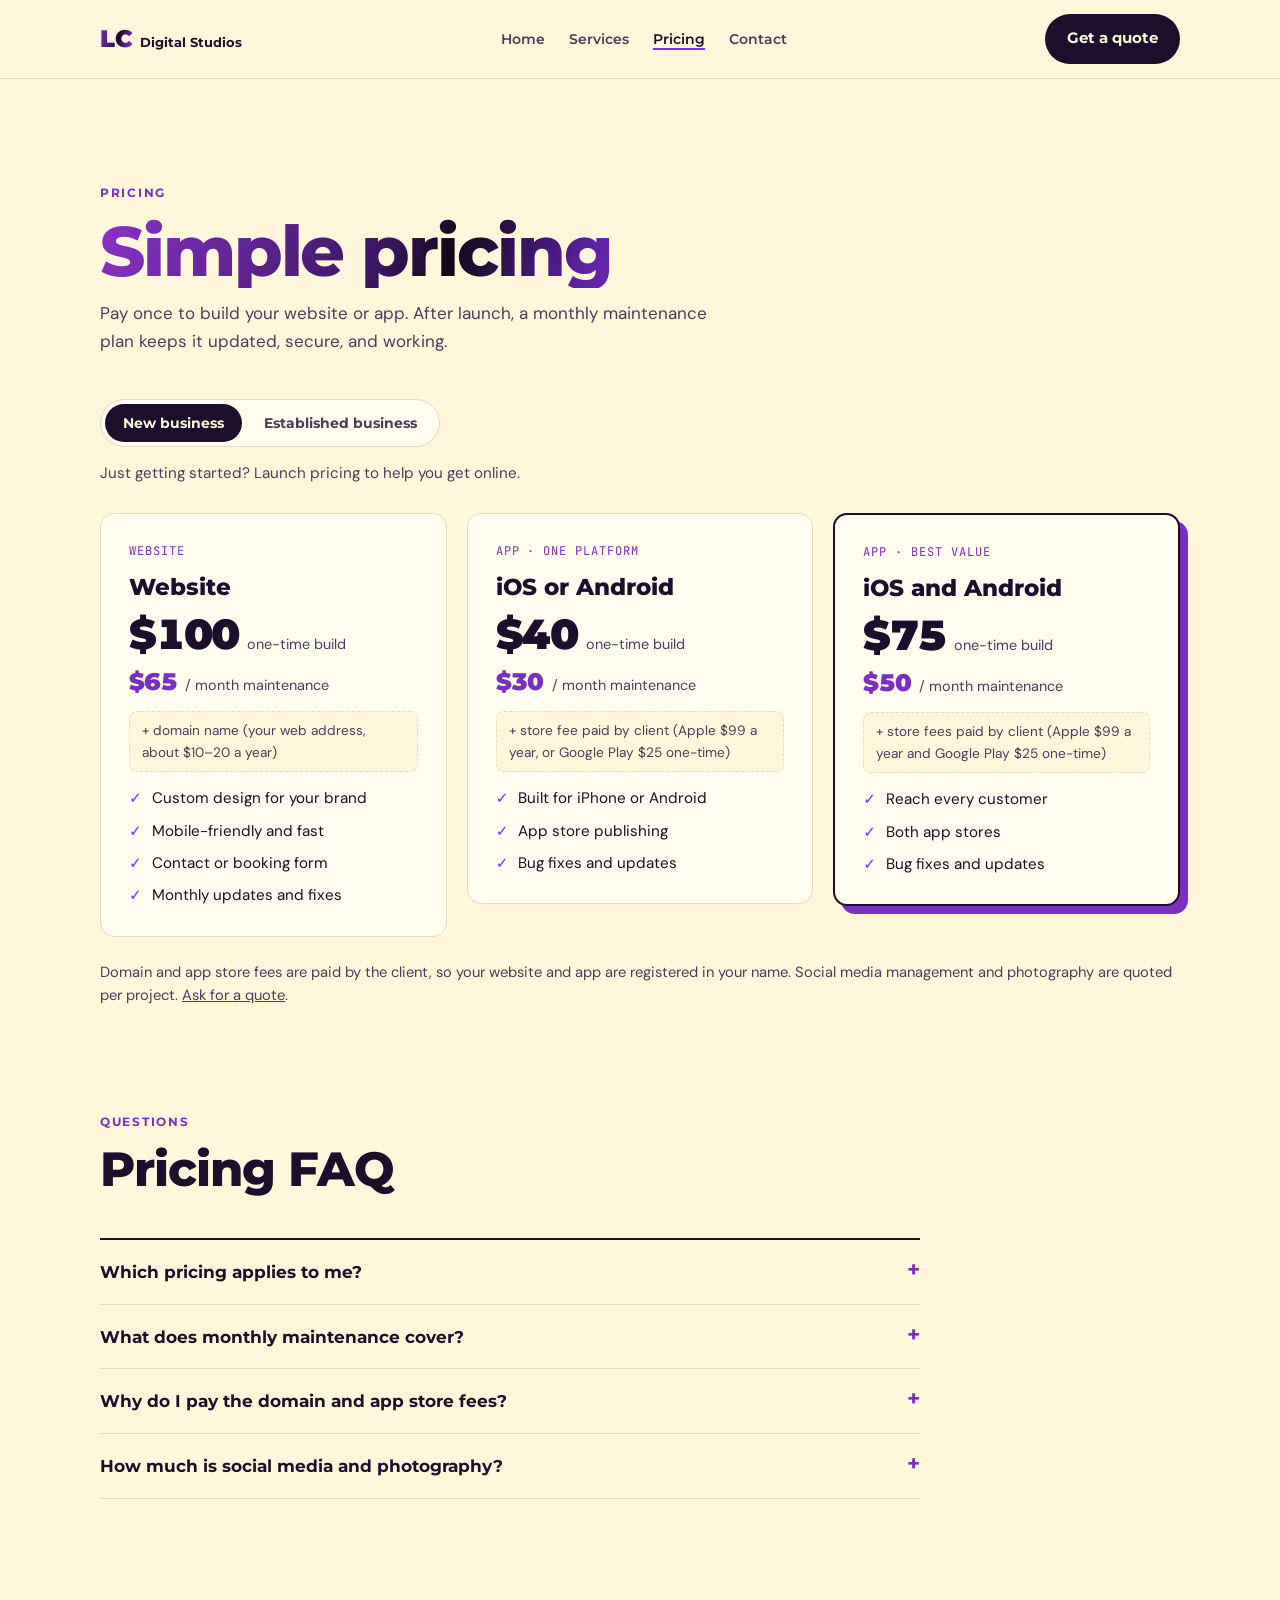
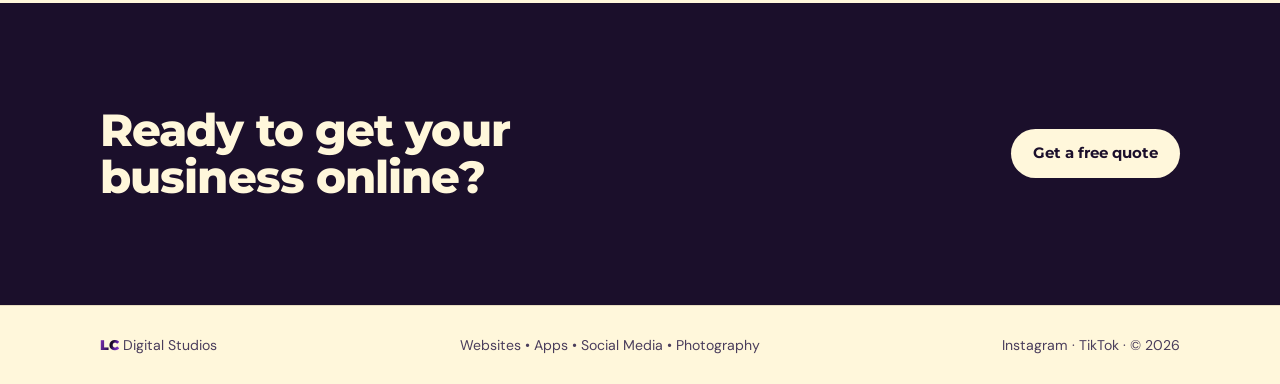
==== pricing.html @ 7da059d2 "Add files via upload" ====
<!DOCTYPE html>
<html lang="en">
<head>
  <meta charset="UTF-8">
  <meta name="viewport" content="width=device-width, initial-scale=1, viewport-fit=cover">
  <title>Pricing | LC Digital Studios</title>
  <meta name="description" content="Website and app pricing for new and established businesses, with low monthly maintenance.">
  <meta property="og:title" content="Pricing | LC Digital Studios">
  <meta property="og:description" content="Website and app pricing for new and established businesses, with low monthly maintenance.">
  <link rel="icon" href="images/favicon.svg" type="image/svg+xml">
  <link rel="apple-touch-icon" href="images/logo.png">
  <link rel="preconnect" href="https://fonts.googleapis.com">
  <link rel="preconnect" href="https://fonts.gstatic.com" crossorigin>
  <link rel="stylesheet" href="https://fonts.googleapis.com/css2?family=DM+Sans:opsz,wght@9..40,400;9..40,500;9..40,600&family=JetBrains+Mono:wght@500&family=Montserrat:wght@600;700;800;900&display=swap">
  <link rel="stylesheet" href="css/styles.css">
</head>
<body>

  <header class="site-header">
    <div class="container">
      <a class="logo" href="index.html"><span class="gradient-text">LC</span><small>Digital Studios</small></a>
      <nav class="main-nav" aria-label="Main">
        <a href="index.html">Home</a>
        <a href="services.html">Services</a>
        <a href="pricing.html" aria-current="page">Pricing</a>
        <a href="contact.html">Contact</a>
      </nav>
      <a class="btn" href="contact.html">Get a quote</a>
    </div>
  </header>

  <main>
    <section>
      <div class="container">
        <div class="section-header">
          <span class="eyebrow">Pricing</span>
          <h1 class="gradient-text pricing-title">Simple pricing</h1>
          <p>Pay once to build your website or app. After launch, a monthly maintenance plan keeps it updated, secure, and working.</p>
        </div>

        <div class="pricing-toggle" role="tablist" aria-label="Business type">
          <button type="button" role="tab" aria-selected="true" data-tier="new">New business</button>
          <button type="button" role="tab" aria-selected="false" data-tier="established">Established business</button>
        </div>
        <p class="pricing-intro" id="pricing-intro">Just getting started? Launch pricing to help you get online.</p>

        <div class="price-cards">
          <article class="price-card">
            <span class="price-card-label">Website</span>
            <h3>Website</h3>
            <p class="price"><strong data-new="$100" data-established="$185">$100</strong><span>one-time build</span></p>
            <p class="price price--monthly"><strong data-new="$65" data-established="$100">$65</strong><span>/ month maintenance</span></p>
            <p class="negotiable" id="negotiable" hidden>Build price negotiable</p>
            <p class="extra-fee">+ domain name (your web address, about $10–20 a year)</p>
            <ul class="check-list">
              <li>Custom design for your brand</li>
              <li>Mobile-friendly and fast</li>
              <li>Contact or booking form</li>
              <li>Monthly updates and fixes</li>
            </ul>
          </article>

          <article class="price-card">
            <span class="price-card-label">App · one platform</span>
            <h3>iOS or Android</h3>
            <p class="price"><strong data-new="$40" data-established="$80">$40</strong><span>one-time build</span></p>
            <p class="price price--monthly"><strong data-new="$30" data-established="$60">$30</strong><span>/ month maintenance</span></p>
            <p class="extra-fee">+ store fee paid by client (Apple $99 a year, or Google Play $25 one-time)</p>
            <ul class="check-list">
              <li>Built for iPhone or Android</li>
              <li>App store publishing</li>
              <li>Bug fixes and updates</li>
            </ul>
          </article>

          <article class="price-card price-card--featured">
            <span class="price-card-label">App · best value</span>
            <h3>iOS and Android</h3>
            <p class="price"><strong data-new="$75" data-established="$125">$75</strong><span>one-time build</span></p>
            <p class="price price--monthly"><strong data-new="$50" data-established="$85">$50</strong><span>/ month maintenance</span></p>
            <p class="extra-fee">+ store fees paid by client (Apple $99 a year and Google Play $25 one-time)</p>
            <ul class="check-list">
              <li>Reach every customer</li>
              <li>Both app stores</li>
              <li>Bug fixes and updates</li>
            </ul>
          </article>
        </div>

        <p class="pricing-note">Domain and app store fees are paid by the client, so your website and app are registered in your name. Social media management and photography are quoted per project. <a href="contact.html">Ask for a quote</a>.</p>
      </div>
    </section>

    <section class="faq">
      <div class="container">
        <div class="section-header">
          <span class="eyebrow">Questions</span>
          <h2>Pricing FAQ</h2>
        </div>
        <div class="faq-list">
          <details>
            <summary>Which pricing applies to me?</summary>
            <p>New business pricing is for businesses that are just starting out. Established business pricing is for businesses that have been open for a while. Not sure? Ask and we'll figure it out together.</p>
          </details>
          <details>
            <summary>What does monthly maintenance cover?</summary>
            <p>Updates, bug fixes, small changes to text and photos, and making sure your site or app keeps working. When something needs to change, you just let us know.</p>
          </details>
          <details>
            <summary>Why do I pay the domain and app store fees?</summary>
            <p>Paying these yourself means your web address and app listings are registered in your name, so you always own them.</p>
          </details>
          <details>
            <summary>How much is social media and photography?</summary>
            <p>It depends on how often you want posts and photo shoots, so we price these per project. Reach out and we'll put together a quote.</p>
          </details>
        </div>
      </div>
    </section>

    <section class="cta-band">
      <div class="container">
        <h2>Ready to get your business online?</h2>
        <a class="btn" href="contact.html">Get a free quote</a>
      </div>
    </section>
  </main>

  <footer class="site-footer">
    <div class="container">
      <span><span class="footer-logo gradient-text">LC</span> Digital Studios</span>
      <span>Websites • Apps • Social Media • Photography</span>
      <span>
        <a href="https://www.instagram.com/lc_digitalstudios" target="_blank" rel="noopener">Instagram</a> ·
        <a href="https://www.tiktok.com/@lc_digitalstudios" target="_blank" rel="noopener">TikTok</a> ·
        © 2026
      </span>
    </div>
  </footer>

  <script src="js/main.js"></script>
</body>
</html>
---- css/styles.css ----
/* LC Digital Studios
   Main stylesheet */

:root {
  --cream: #fff7db;
  --paper: #fffcf0;
  --ink: #1b0f2b;
  --ink-soft: #4a3d5c;
  --plum: #7b2fbe;
  --plum-deep: #3a1660;
  --violet: #7a2bff;
  --line: #e7dcc0;
  --shadow: rgba(123, 47, 190, 0.28);
  --brand-gradient: linear-gradient(110deg, #8a33c9 0%, #3a1660 45%, #120818 55%, #5b21a0 75%, #9b3fe0 100%);

  --font-display: "Montserrat", system-ui, sans-serif;
  --font-body: "DM Sans", system-ui, sans-serif;
  --font-mono: "JetBrains Mono", ui-monospace, monospace;

  color-scheme: light;
}

/* Dark mode follows the visitor's device setting */
@media (prefers-color-scheme: dark) {
  :root {
    --cream: #150d1f;
    --paper: #1e1430;
    --ink: #f6eedb;
    --ink-soft: #bfb2cf;
    --plum: #b57bff;
    --plum-deep: #d7b8ff;
    --violet: #a980ff;
    --line: #33264a;
    --shadow: rgba(181, 123, 255, 0.25);
    --brand-gradient: linear-gradient(110deg, #c08bff 0%, #8a4fe0 45%, #f6eedb 55%, #a56bff 75%, #d6b2ff 100%);
    color-scheme: dark;
  }
}


/* ---------- Base ---------- */

*,
*::before,
*::after {
  box-sizing: border-box;
}

html {
  scroll-behavior: smooth;
}

body {
  margin: 0;
  background: var(--cream);
  color: var(--ink);
  font-family: var(--font-body);
  font-size: 17px;
  line-height: 1.6;
  -webkit-font-smoothing: antialiased;
}

img {
  max-width: 100%;
}

[hidden] {
  display: none !important;
}

h1,
h2,
h3 {
  margin: 0;
  font-family: var(--font-display);
  line-height: 1.05;
  text-wrap: balance;
}

p {
  margin: 0;
}

a {
  color: inherit;
}

:focus-visible {
  outline: 3px solid var(--violet);
  outline-offset: 3px;
  border-radius: 4px;
}

.container {
  max-width: 1120px;
  margin: 0 auto;
  padding-left: max(20px, env(safe-area-inset-left));
  padding-right: max(20px, env(safe-area-inset-right));
}

.gradient-text {
  background: var(--brand-gradient);
  -webkit-background-clip: text;
  background-clip: text;
  color: transparent;
}

.eyebrow {
  font-family: var(--font-display);
  font-weight: 700;
  font-size: 0.78rem;
  letter-spacing: 0.14em;
  text-transform: uppercase;
  color: var(--plum);
}

section {
  padding-block: clamp(64px, 9vw, 104px);
}

.section-header {
  display: grid;
  gap: 12px;
  max-width: 640px;
  margin-bottom: 44px;
}

.section-header h2 {
  font-weight: 800;
  font-size: clamp(2rem, 4.6vw, 3rem);
  letter-spacing: -0.02em;
}

.section-header p {
  color: var(--ink-soft);
}


/* ---------- Buttons ---------- */

.btn {
  display: inline-flex;
  align-items: center;
  gap: 8px;
  padding: 13px 22px;
  border: 0;
  border-radius: 999px;
  background: var(--ink);
  color: var(--cream);
  font-family: var(--font-display);
  font-weight: 700;
  font-size: 0.92rem;
  text-decoration: none;
  cursor: pointer;
  transition: transform 0.15s, box-shadow 0.15s;
}

.btn:hover {
  transform: translate(-2px, -2px);
  box-shadow: 4px 4px 0 var(--plum);
}

.btn:disabled {
  opacity: 0.6;
  cursor: wait;
}

.btn--outline {
  background: transparent;
  color: var(--ink);
  box-shadow: inset 0 0 0 2px var(--ink);
}

.btn--small {
  padding: 6px 12px;
  border: 1.5px solid var(--line);
  background: transparent;
  color: var(--ink);
  font-size: 0.78rem;
  font-weight: 600;
}

.btn--small:hover {
  transform: none;
  box-shadow: none;
  border-color: var(--plum);
}


/* ---------- Header / nav ---------- */

.site-header {
  position: sticky;
  top: 0;
  z-index: 5;
  background: color-mix(in srgb, var(--cream) 88%, transparent);
  backdrop-filter: blur(10px);
  border-bottom: 1px solid var(--line);
}

.site-header .container {
  display: flex;
  align-items: center;
  justify-content: space-between;
  gap: 16px;
  padding-block: 14px;
}

.logo {
  display: flex;
  align-items: baseline;
  gap: 8px;
  font-family: var(--font-display);
  font-weight: 900;
  font-size: 1.5rem;
  letter-spacing: -0.02em;
  text-decoration: none;
}

.logo small {
  font-size: 0.8rem;
  font-weight: 700;
  letter-spacing: 0;
}

.main-nav {
  display: flex;
  gap: 24px;
  font-family: var(--font-display);
  font-weight: 600;
  font-size: 0.88rem;
}

.main-nav a {
  color: var(--ink-soft);
  text-decoration: none;
}

.main-nav a:hover {
  color: var(--plum);
}

.main-nav a[aria-current="page"] {
  color: var(--ink);
  box-shadow: inset 0 -2px 0 var(--violet);
}

@media (max-width: 760px) {
  .site-header .container {
    flex-wrap: wrap;
    row-gap: 10px;
  }

  .main-nav {
    order: 3;
    width: 100%;
    justify-content: space-between;
    gap: 12px;
    font-size: 0.85rem;
  }

  .site-header .btn {
    padding: 10px 16px;
    font-size: 0.85rem;
  }
}


/* ---------- Home hero ---------- */

.hero {
  padding-block: clamp(56px, 10vw, 110px) clamp(48px, 8vw, 90px);
  text-align: center;
}

.hero-monogram {
  font-family: var(--font-display);
  font-weight: 800;
  font-size: clamp(7rem, 26vw, 15rem);
  letter-spacing: -0.04em;
  line-height: 0.85;
  filter: drop-shadow(12px 12px 0 var(--shadow));
}

.hero h1 {
  margin-top: 22px;
  font-weight: 800;
  font-size: clamp(2.2rem, 7vw, 4.4rem);
  letter-spacing: -0.02em;
}

.hero-tagline {
  display: flex;
  flex-wrap: wrap;
  justify-content: center;
  gap: 6px 14px;
  margin-top: 14px;
  font-family: var(--font-display);
  font-weight: 800;
  font-size: clamp(1rem, 2.6vw, 1.35rem);
  color: var(--violet);
}

.hero-tagline span + span::before {
  content: "•";
  margin-right: 14px;
  color: var(--ink);
}

.hero-intro {
  max-width: 56ch;
  margin: 28px auto 0;
  color: var(--ink-soft);
  font-size: 1.08rem;
}

.hero-buttons {
  display: flex;
  flex-wrap: wrap;
  justify-content: center;
  gap: 12px;
  margin-top: 32px;
}

/* Diagonal stripes, same as the business card */
.stripes {
  height: 22px;
  background: repeating-linear-gradient(
    -45deg,
    var(--plum-deep) 0 10px,
    var(--plum) 10px 20px,
    var(--cream) 20px 26px
  );
}


/* ---------- Page header (inner pages) ---------- */

.page-header {
  padding-block: clamp(48px, 8vw, 88px) clamp(28px, 5vw, 48px);
}

.page-header h1 {
  margin-top: 8px;
  font-weight: 800;
  font-size: clamp(2.6rem, 8vw, 5rem);
  letter-spacing: -0.03em;
}

.page-header p {
  max-width: 58ch;
  margin-top: 16px;
  color: var(--ink-soft);
  font-size: 1.08rem;
}


/* ---------- Services grid (home) ---------- */

.services-grid {
  display: grid;
  grid-template-columns: repeat(4, 1fr);
  border-top: 2px solid var(--ink);
}

.service {
  display: grid;
  grid-template-rows: auto auto 1fr auto;
  gap: 12px;
  min-width: 0;
  padding: 28px 24px 32px;
  border-right: 1px solid var(--line);
}

.service:last-child {
  border-right: 0;
}

.service-label {
  font-family: var(--font-mono);
  font-size: 0.78rem;
  color: var(--plum);
}

.service h3 {
  font-weight: 800;
  font-size: 1.4rem;
}

.service p {
  color: var(--ink-soft);
  font-size: 0.98rem;
}

.diamond-list {
  display: grid;
  gap: 8px;
  margin: 0;
  padding: 0;
  list-style: none;
}

.diamond-list li {
  position: relative;
  padding-left: 20px;
}

.diamond-list li::before {
  content: "";
  position: absolute;
  left: 0;
  top: 0.6em;
  width: 8px;
  height: 8px;
  background: var(--violet);
  transform: rotate(45deg);
}

.service .diamond-list {
  font-size: 0.9rem;
}

.see-more {
  display: inline-flex;
  margin-top: 28px;
  font-family: var(--font-display);
  font-weight: 700;
  color: var(--plum);
  text-decoration: none;
}

.see-more:hover {
  text-decoration: underline;
}

@media (max-width: 960px) {
  .services-grid {
    grid-template-columns: 1fr 1fr;
  }

  .service {
    border-bottom: 1px solid var(--line);
  }

  .service:nth-child(2) {
    border-right: 0;
  }
}

@media (max-width: 560px) {
  .services-grid {
    grid-template-columns: 1fr;
  }

  .service {
    border-right: 0;
  }
}


/* ---------- Services page ---------- */

.service-list {
  display: grid;
  gap: clamp(40px, 6vw, 72px);
}

.service-row {
  display: grid;
  grid-template-columns: 200px 1fr 1fr;
  gap: clamp(20px, 4vw, 48px);
  padding-top: 28px;
  border-top: 2px solid var(--ink);
}

.service-row > * {
  min-width: 0;
}

.service-row h2 {
  margin-top: 8px;
  font-weight: 800;
  font-size: clamp(1.8rem, 4vw, 2.4rem);
  letter-spacing: -0.02em;
}

.service-row p {
  color: var(--ink-soft);
}

@media (max-width: 860px) {
  .service-row {
    grid-template-columns: 1fr;
  }
}


/* ---------- How it works ---------- */

.how-it-works {
  background: var(--ink);
  color: var(--cream);
}

.how-it-works .eyebrow {
  color: var(--violet);
}

.how-it-works .section-header p,
.step p {
  color: color-mix(in srgb, var(--cream) 72%, transparent);
}

.steps {
  display: grid;
  grid-template-columns: repeat(4, 1fr);
  gap: 20px;
  margin: 0;
  padding: 0;
  list-style: none;
  counter-reset: step;
}

.step {
  display: grid;
  gap: 8px;
  min-width: 0;
  padding-top: 18px;
  border-top: 2px solid var(--violet);
}

.step::before {
  counter-increment: step;
  content: "0" counter(step);
  font-family: var(--font-mono);
  font-size: 0.8rem;
  color: var(--violet);
}

.step h3 {
  font-weight: 700;
  font-size: 1.15rem;
}

.step p {
  font-size: 0.95rem;
}

@media (max-width: 860px) {
  .steps {
    grid-template-columns: 1fr 1fr;
    row-gap: 32px;
  }
}

@media (max-width: 480px) {
  .steps {
    grid-template-columns: 1fr;
  }
}


/* ---------- Pricing ---------- */

.pricing-toggle {
  display: inline-flex;
  flex-wrap: wrap;
  gap: 4px;
  padding: 4px;
  border: 1px solid var(--line);
  border-radius: 999px;
  background: var(--paper);
}

.pricing-toggle button {
  padding: 10px 18px;
  border: 0;
  border-radius: 999px;
  background: transparent;
  color: var(--ink-soft);
  font-family: var(--font-display);
  font-weight: 700;
  font-size: 0.88rem;
  cursor: pointer;
}

.pricing-toggle button[aria-selected="true"] {
  background: var(--ink);
  color: var(--cream);
}

.pricing-intro {
  margin: 14px 0 28px;
  color: var(--ink-soft);
  font-size: 0.95rem;
}

.price-cards {
  display: grid;
  grid-template-columns: repeat(3, 1fr);
  gap: 20px;
  align-items: start;
}

.price-card {
  display: grid;
  gap: 14px;
  min-width: 0;
  padding: 28px;
  border: 1px solid var(--line);
  border-radius: 14px;
  background: var(--paper);
}

.price-card--featured {
  border: 2px solid var(--ink);
  box-shadow: 8px 8px 0 var(--plum);
}

.price-card-label {
  font-family: var(--font-mono);
  font-size: 0.75rem;
  letter-spacing: 0.08em;
  text-transform: uppercase;
  color: var(--plum);
}

.price-card h3 {
  font-weight: 800;
  font-size: 1.45rem;
}

.price {
  display: flex;
  flex-wrap: wrap;
  align-items: baseline;
  gap: 8px;
}

.price strong {
  font-family: var(--font-display);
  font-weight: 900;
  font-size: 2.6rem;
  letter-spacing: -0.03em;
  line-height: 1;
  font-variant-numeric: tabular-nums;
}

.price--monthly strong {
  font-size: 1.5rem;
  color: var(--plum);
}

.price span {
  color: var(--ink-soft);
  font-size: 0.9rem;
}

.negotiable {
  font-family: var(--font-mono);
  font-size: 0.78rem;
  color: var(--plum);
}

.extra-fee {
  padding: 8px 12px;
  border: 1px dashed var(--line);
  border-radius: 8px;
  background: var(--cream);
  color: var(--ink-soft);
  font-size: 0.85rem;
}

.check-list {
  display: grid;
  gap: 8px;
  margin: 0;
  padding: 0;
  list-style: none;
  font-size: 0.95rem;
}

.check-list li {
  display: flex;
  gap: 10px;
}

.check-list li::before {
  content: "✓";
  font-weight: 700;
  color: var(--violet);
}

.pricing-note {
  margin-top: 24px;
  color: var(--ink-soft);
  font-size: 0.92rem;
}

@media (max-width: 900px) {
  .price-cards {
    grid-template-columns: 1fr;
  }
}


/* ---------- FAQ ---------- */

.faq {
  padding-top: 0;
}

.faq-list {
  max-width: 820px;
  border-top: 2px solid var(--ink);
}

.faq-list details {
  padding: 18px 0;
  border-bottom: 1px solid var(--line);
}

.faq-list summary {
  display: flex;
  justify-content: space-between;
  gap: 16px;
  font-family: var(--font-display);
  font-weight: 700;
  font-size: 1.08rem;
  list-style: none;
  cursor: pointer;
}

.faq-list summary::-webkit-details-marker {
  display: none;
}

.faq-list summary::after {
  content: "+";
  color: var(--plum);
  font-size: 1.4rem;
  line-height: 1;
}

.faq-list details[open] summary::after {
  content: "–";
}

.faq-list details p {
  max-width: 65ch;
  margin-top: 10px;
  color: var(--ink-soft);
}


/* ---------- Call to action band ---------- */

.cta-band {
  background: var(--ink);
  color: var(--cream);
}

.cta-band .container {
  display: flex;
  flex-wrap: wrap;
  align-items: center;
  justify-content: space-between;
  gap: 24px;
}

.cta-band h2 {
  max-width: 18ch;
  font-weight: 800;
  font-size: clamp(1.8rem, 4.4vw, 2.8rem);
  letter-spacing: -0.02em;
}

.cta-band .btn {
  background: var(--cream);
  color: var(--ink);
}


/* ---------- Contact ---------- */

.contact-layout {
  display: grid;
  grid-template-columns: 1fr 1.1fr;
  gap: clamp(32px, 6vw, 72px);
  align-items: start;
}

.contact-info {
  display: grid;
  gap: 18px;
  min-width: 0;
}

.contact-info h1 {
  font-weight: 800;
  font-size: clamp(2.2rem, 5.4vw, 3.6rem);
  letter-spacing: -0.02em;
  line-height: 1.02;
}

.contact-info > p {
  color: var(--ink-soft);
}

.contact-methods {
  display: grid;
  margin: 8px 0 0;
  padding: 0;
  list-style: none;
  border-top: 1px solid var(--line);
}

.contact-methods li {
  display: grid;
  grid-template-columns: 90px 1fr auto;
  align-items: center;
  gap: 12px;
  min-width: 0;
  padding: 12px 0;
  border-bottom: 1px solid var(--line);
}

.contact-label {
  font-family: var(--font-mono);
  font-size: 0.75rem;
  letter-spacing: 0.06em;
  text-transform: uppercase;
  color: var(--plum);
}

.contact-value {
  min-width: 0;
  font-family: var(--font-display);
  font-weight: 700;
  text-decoration: none;
  overflow-wrap: anywhere;
}

a.contact-value:hover {
  color: var(--plum);
}

@media (max-width: 820px) {
  .contact-layout {
    grid-template-columns: 1fr;
  }
}

@media (max-width: 420px) {
  .contact-methods li {
    grid-template-columns: 1fr auto;
  }

  .contact-label {
    grid-column: 1 / -1;
  }
}


/* ---------- Quote form ---------- */

.quote-form {
  display: grid;
  gap: 14px;
  min-width: 0;
  padding: 26px;
  border: 1px solid var(--line);
  border-radius: 14px;
  background: var(--paper);
}

.quote-form label,
.quote-form legend {
  display: grid;
  gap: 6px;
  padding: 0;
  font-family: var(--font-display);
  font-weight: 600;
  font-size: 0.82rem;
}

.quote-form fieldset {
  display: grid;
  gap: 8px;
  margin: 0;
  padding: 0;
  border: 0;
}

.quote-form input:not([type="checkbox"]),
.quote-form textarea {
  width: 100%;
  padding: 12px 14px;
  border: 1.5px solid var(--line);
  border-radius: 10px;
  background: var(--cream);
  color: var(--ink);
  font: inherit;
  font-family: var(--font-body);
  font-size: 1rem;
}

.quote-form input:focus,
.quote-form textarea:focus {
  outline: none;
  border-color: var(--violet);
}

.quote-form .invalid {
  border-color: var(--violet);
}

.quote-form button[type="submit"] {
  justify-self: start;
}

.service-options {
  display: flex;
  flex-wrap: wrap;
  gap: 8px;
}

.service-options input {
  position: absolute;
  width: 1px;
  height: 1px;
  opacity: 0;
}

.service-options label {
  display: inline-block;
  padding: 8px 14px;
  border: 1.5px solid var(--line);
  border-radius: 999px;
  background: var(--cream);
  font-size: 0.85rem;
  cursor: pointer;
}

.service-options input:checked + label {
  background: var(--ink);
  border-color: var(--ink);
  color: var(--cream);
}

.service-options input:focus-visible + label {
  outline: 3px solid var(--violet);
  outline-offset: 2px;
}

.form-status {
  padding: 18px;
  border: 1.5px solid var(--violet);
  border-radius: 10px;
  background: var(--cream);
  font-weight: 500;
}

.form-status pre {
  margin: 10px 0 0;
  padding: 12px;
  border: 1px solid var(--line);
  border-radius: 8px;
  background: var(--paper);
  font-family: var(--font-mono);
  font-size: 0.82rem;
  white-space: pre-wrap;
  overflow-wrap: anywhere;
}

.form-status-actions {
  display: flex;
  flex-wrap: wrap;
  gap: 8px;
  margin-top: 10px;
}

.form-status-actions a {
  text-decoration: none;
}


/* ---------- Footer ---------- */

.site-footer {
  border-top: 1px solid var(--line);
}

.site-footer .container {
  display: flex;
  flex-wrap: wrap;
  justify-content: space-between;
  gap: 12px;
  padding-block: 28px;
  color: var(--ink-soft);
  font-size: 0.88rem;
}

.site-footer a {
  text-decoration: none;
}

.site-footer a:hover {
  color: var(--plum);
}

.footer-logo {
  font-family: var(--font-display);
  font-weight: 900;
}


@media (prefers-reduced-motion: reduce) {
  html {
    scroll-behavior: auto;
  }

  * {
    transition: none !important;
  }
}

.pricing-title {
  font-weight: 800;
  font-size: clamp(2.6rem, 8vw, 4.4rem);
  letter-spacing: -0.03em;
}
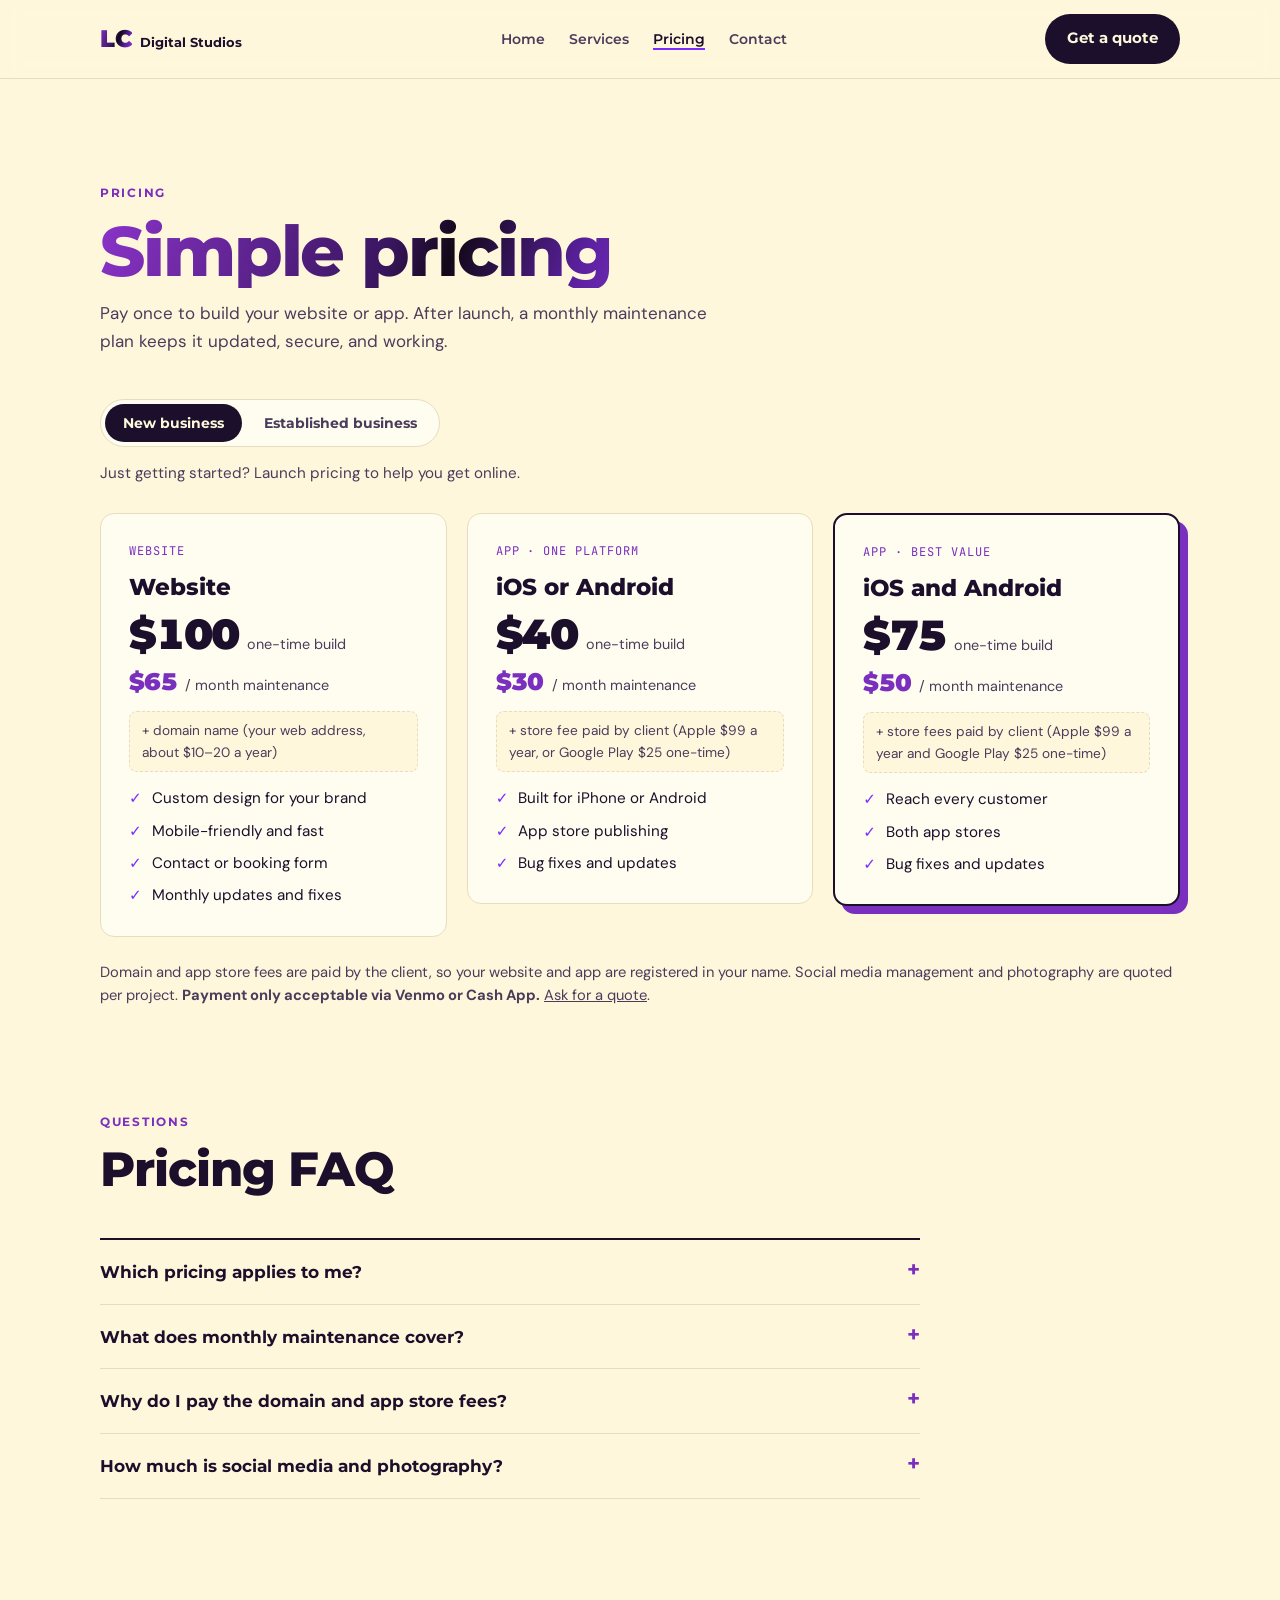
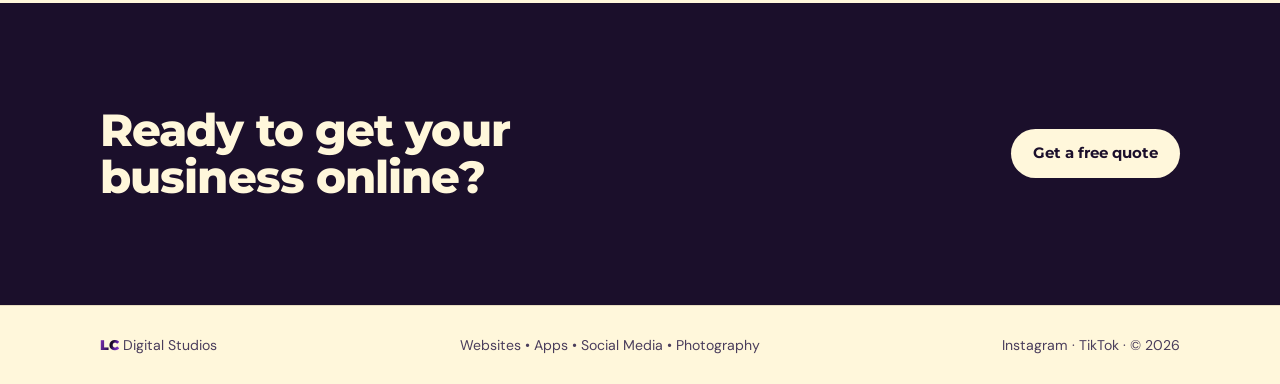
==== commit ed6753c6: "Update pricing note to include payment methods Added a note about payment methods for services." ====
--- a/pricing.html
+++ b/pricing.html
@@ -87,7 +87,7 @@
           </article>
         </div>
 
-        <p class="pricing-note">Domain and app store fees are paid by the client, so your website and app are registered in your name. Social media management and photography are quoted per project. <a href="contact.html">Ask for a quote</a>.</p>
+        <p class="pricing-note">Domain and app store fees are paid by the client, so your website and app are registered in your name. Social media management and photography are quoted per project. <strong> Payment only acceptable via Venmo or Cash App.</strong> <a href="contact.html">Ask for a quote</a>.</p>
       </div>
     </section>
 
